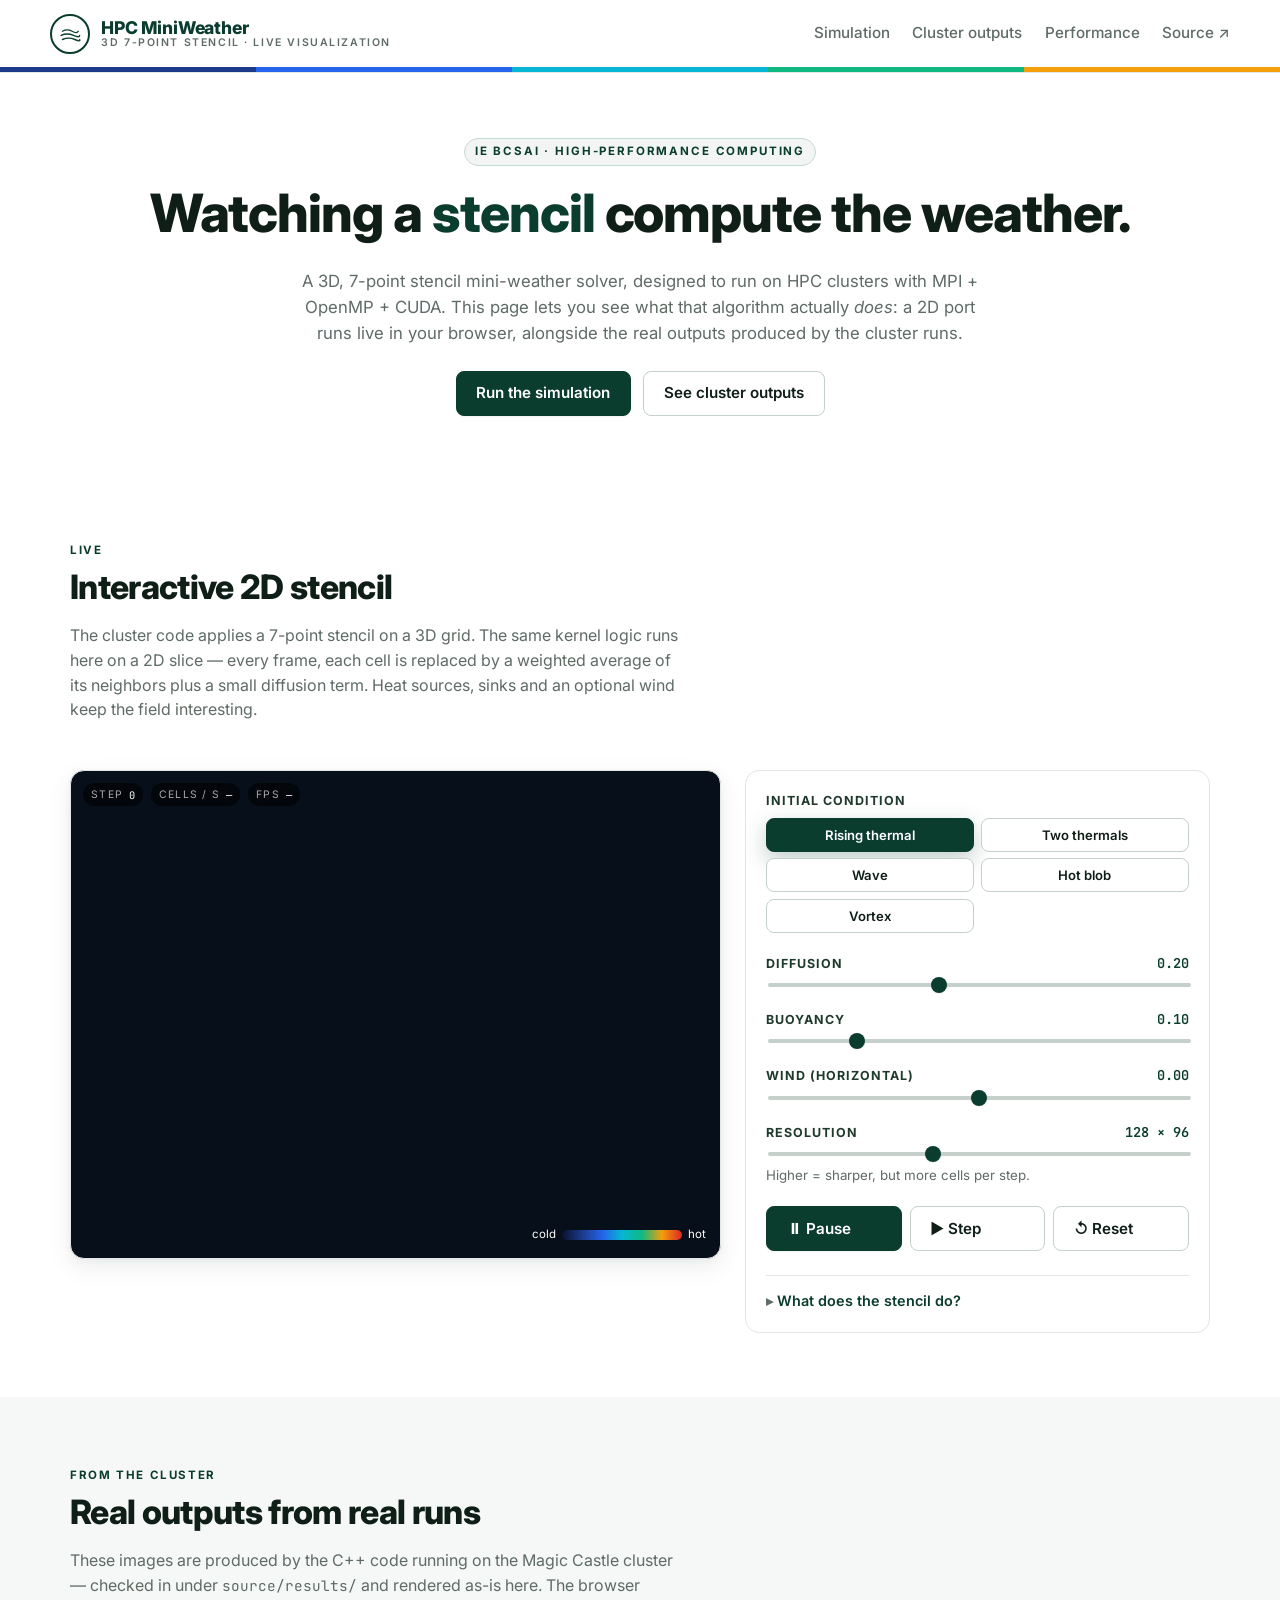
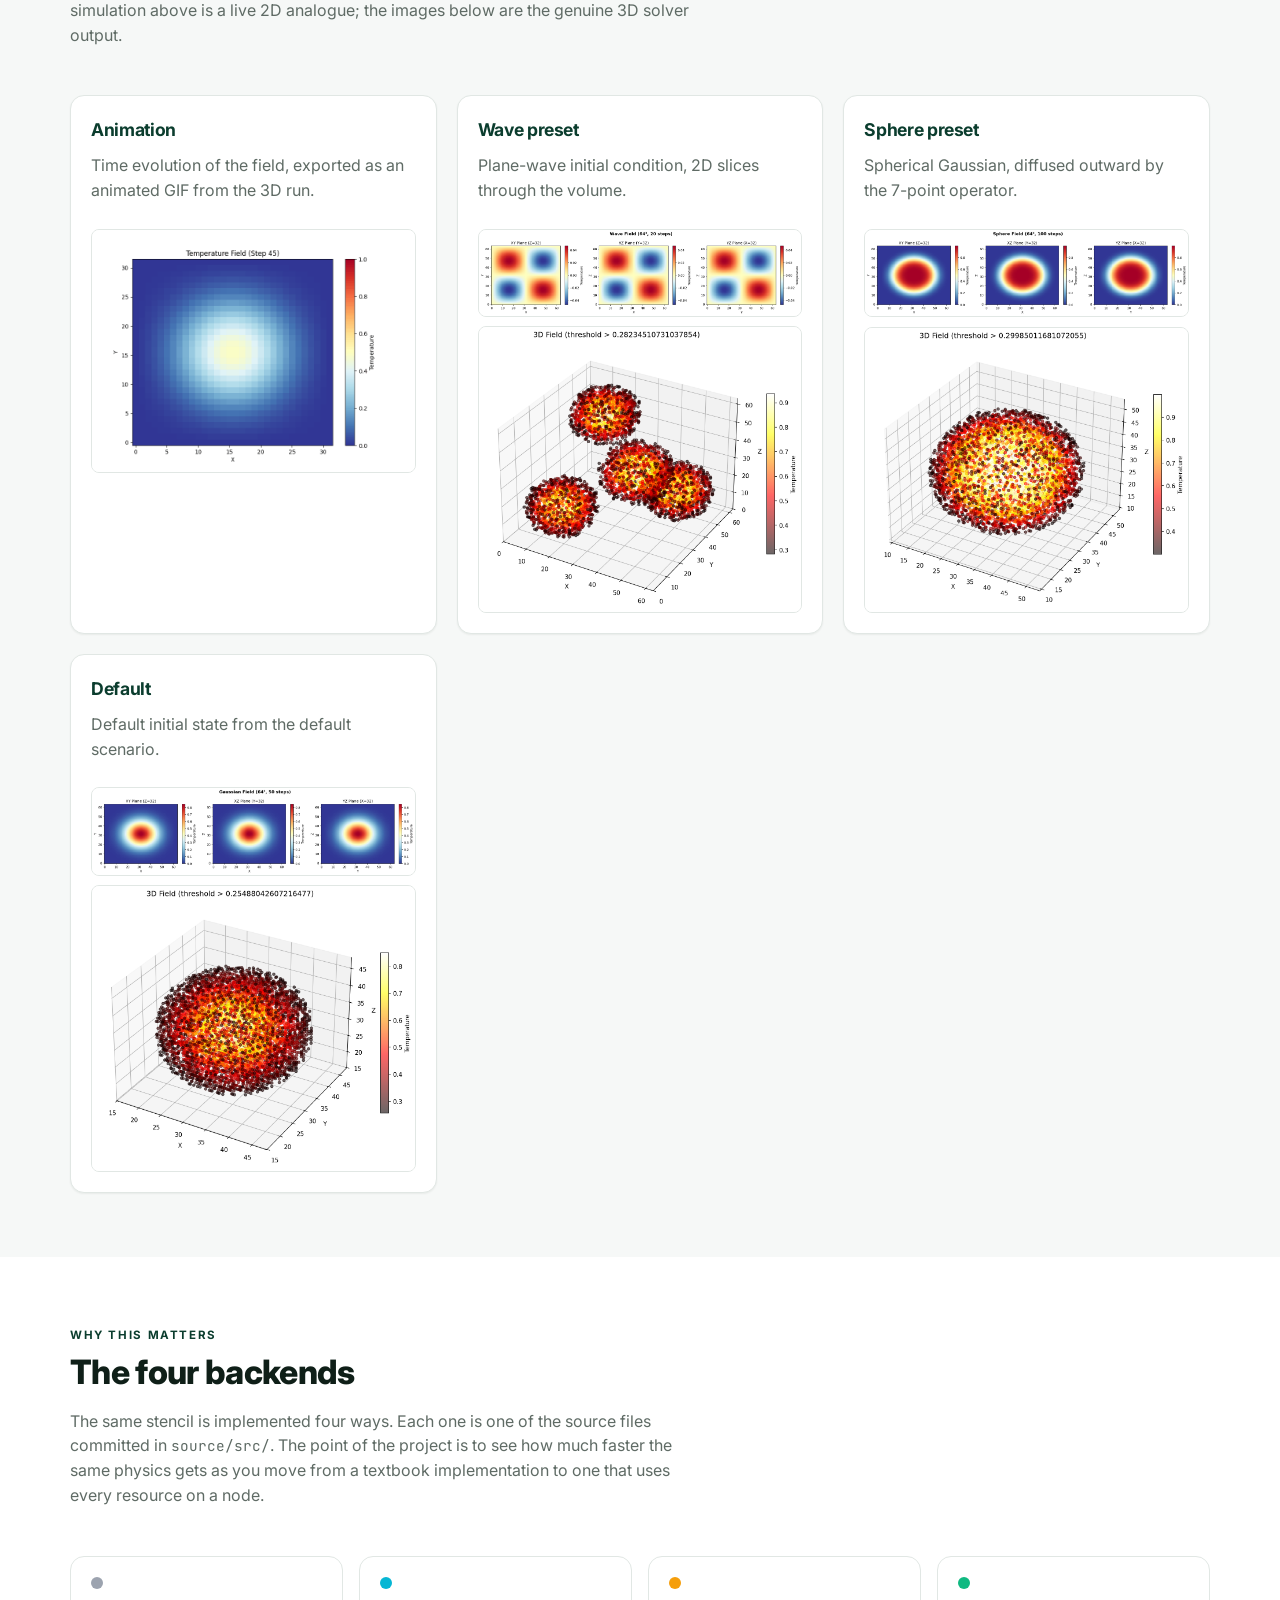
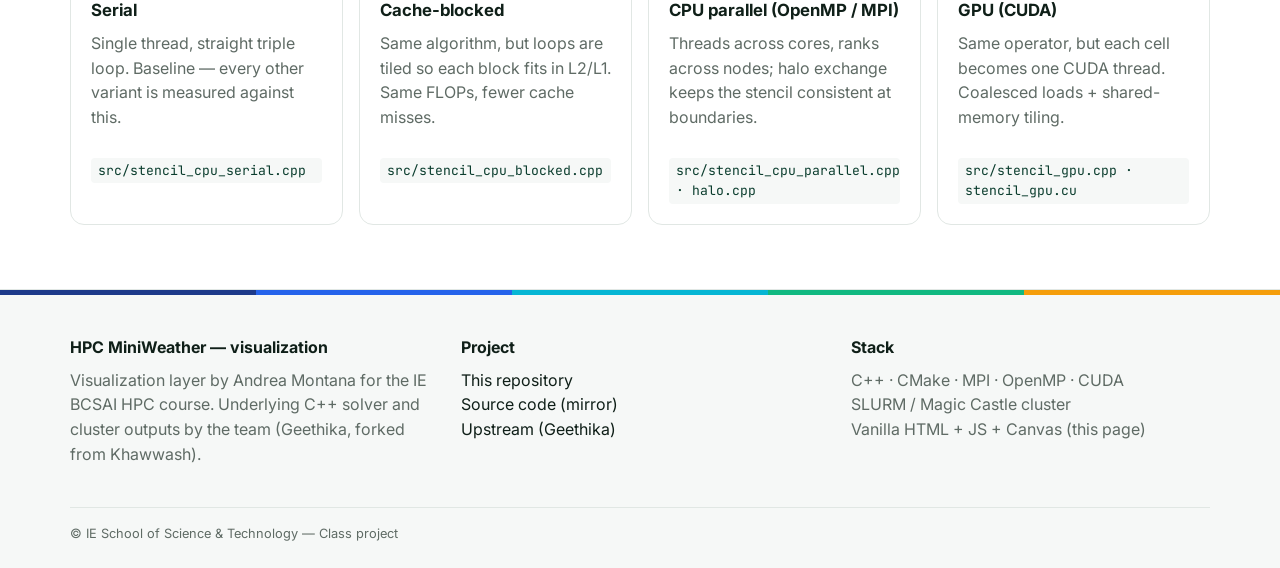
==== web/index.html @ 0eb032bf "Initial: mirror HPC MiniWeather source + add interactive visualization source/  : full mirror of Gee" ====
<!doctype html>
<html lang="en">
  <head>
    <meta charset="UTF-8" />
    <meta name="viewport" content="width=device-width, initial-scale=1.0" />
    <meta name="theme-color" content="#0b3d2e" />
    <link rel="icon" type="image/svg+xml" href="./favicon.svg" />
    <title>HPC MiniWeather · Interactive Visualization</title>

    <link rel="preconnect" href="https://fonts.googleapis.com" />
    <link rel="preconnect" href="https://fonts.gstatic.com" crossorigin />
    <link href="https://fonts.googleapis.com/css2?family=Inter:wght@400;500;600;700;800&family=JetBrains+Mono:wght@400;600&display=swap" rel="stylesheet" />

    <link rel="stylesheet" href="./style.css" />
  </head>
  <body>
    <header class="site-header">
      <div class="container row">
        <div class="brand">
          <span class="mark" aria-hidden="true">
            <!-- isobaric / weather-y mark -->
            <svg viewBox="0 0 32 32" width="22" height="22">
              <g fill="none" stroke="currentColor" stroke-width="2" stroke-linecap="round">
                <path d="M5 12 Q12 8 19 12 T 28 12" />
                <path d="M3 18 Q12 14 21 18 T 30 18" />
                <path d="M5 24 Q14 20 23 24 T 30 24" />
              </g>
            </svg>
          </span>
          <span class="wordmark">
            <span>HPC MiniWeather</span>
            <small>3D 7-point stencil · live visualization</small>
          </span>
        </div>
        <nav class="nav">
          <a href="#sim">Simulation</a>
          <a href="#outputs">Cluster outputs</a>
          <a href="#perf">Performance</a>
          <a href="https://github.com/andreaisabelmontana/hpc-miniweather" target="_blank" rel="noreferrer">Source ↗</a>
        </nav>
      </div>
      <div class="stripe" aria-hidden="true"></div>
    </header>

    <section class="hero">
      <div class="container">
        <span class="eyebrow">IE BCSAI · High-Performance Computing</span>
        <h1>Watching a <span class="accent">stencil</span> compute the weather.</h1>
        <p class="lede">
          A 3D, 7-point stencil mini-weather solver, designed to run on HPC clusters with MPI + OpenMP + CUDA.
          This page lets you see what that algorithm actually <em>does</em>: a 2D port runs live in your browser,
          alongside the real outputs produced by the cluster runs.
        </p>
        <div class="hero-actions">
          <a href="#sim" class="btn btn-primary">Run the simulation</a>
          <a href="#outputs" class="btn btn-secondary">See cluster outputs</a>
        </div>
      </div>
    </section>

    <!-- ===== INTERACTIVE SIM ===== -->
    <section id="sim" class="section">
      <div class="container">
        <div class="section-head">
          <div>
            <span class="eyebrow">Live</span>
            <h2>Interactive 2D stencil</h2>
            <p class="muted" style="max-width: 62ch">
              The cluster code applies a 7-point stencil on a 3D grid. The same kernel logic runs here on a
              2D slice — every frame, each cell is replaced by a weighted average of its neighbors plus a
              small diffusion term. Heat sources, sinks and an optional wind keep the field interesting.
            </p>
          </div>
        </div>

        <div class="sim-layout">
          <div class="sim-canvas-wrap">
            <canvas id="sim" width="640" height="480" aria-label="Live stencil simulation"></canvas>
            <div class="sim-overlay">
              <div class="sim-stat"><span class="lbl">step</span><span id="stat-step" class="mono">0</span></div>
              <div class="sim-stat"><span class="lbl">cells / s</span><span id="stat-rate" class="mono">—</span></div>
              <div class="sim-stat"><span class="lbl">fps</span><span id="stat-fps" class="mono">—</span></div>
            </div>
            <div class="colorbar" aria-hidden="true">
              <span>cold</span>
              <div class="cb"></div>
              <span>hot</span>
            </div>
          </div>

          <aside class="sim-controls">
            <div class="ctrl-block">
              <label>Initial condition</label>
              <div class="seg" id="preset-seg">
                <button data-preset="thermal"  class="active">Rising thermal</button>
                <button data-preset="collision">Two thermals</button>
                <button data-preset="wave">Wave</button>
                <button data-preset="sphere">Hot blob</button>
                <button data-preset="vortex">Vortex</button>
              </div>
            </div>

            <div class="ctrl-block">
              <label>Diffusion <span class="val mono" id="val-diff">0.20</span></label>
              <input id="ctrl-diff" type="range" min="0" max="0.5" step="0.01" value="0.20" />
            </div>

            <div class="ctrl-block">
              <label>Buoyancy <span class="val mono" id="val-buoy">0.10</span></label>
              <input id="ctrl-buoy" type="range" min="0" max="0.5" step="0.01" value="0.10" />
            </div>

            <div class="ctrl-block">
              <label>Wind (horizontal) <span class="val mono" id="val-wind">0.00</span></label>
              <input id="ctrl-wind" type="range" min="-1" max="1" step="0.05" value="0.00" />
            </div>

            <div class="ctrl-block">
              <label>Resolution <span class="val mono" id="val-res">128 × 96</span></label>
              <input id="ctrl-res" type="range" min="48" max="256" step="16" value="128" />
              <small class="muted">Higher = sharper, but more cells per step.</small>
            </div>

            <div class="ctrl-row">
              <button id="btn-play"  class="btn btn-primary">⏸ Pause</button>
              <button id="btn-step"  class="btn btn-secondary">▶ Step</button>
              <button id="btn-reset" class="btn btn-secondary">↺ Reset</button>
            </div>

            <details class="explainer">
              <summary>What does the stencil do?</summary>
              <p>
                Each timestep computes
                <code class="mono">u'<sub>i,j</sub> = (1−6α)·u<sub>i,j</sub> + α·(u<sub>i±1,j</sub> + u<sub>i,j±1</sub> + u<sub>i,j±0</sub>)</code>
                — the discrete heat equation as a finite-difference stencil. In the cluster code there's a
                third axis, so the kernel touches 7 cells (centre + 6 neighbours). Buoyancy adds an upward
                pull on hot cells; wind adds horizontal advection.
              </p>
              <p>
                On an HPC cluster the same operation is partitioned across ranks (MPI), each rank threads
                across cores (OpenMP), and each step exchanges thin "halo" layers between neighbours.
                <a href="./source-overview.html">See the actual source files →</a>
              </p>
            </details>
          </aside>
        </div>
      </div>
    </section>

    <!-- ===== EXISTING CLUSTER OUTPUTS ===== -->
    <section id="outputs" class="section section-muted">
      <div class="container">
        <div class="section-head">
          <div>
            <span class="eyebrow">From the cluster</span>
            <h2>Real outputs from real runs</h2>
            <p class="muted" style="max-width: 62ch">
              These images are produced by the C++ code running on the Magic Castle cluster — checked in
              under <code>source/results/</code> and rendered as-is here. The browser simulation above is a
              live 2D analogue; the images below are the genuine 3D solver output.
            </p>
          </div>
        </div>

        <div class="cards">
          <article class="card">
            <h3>Animation</h3>
            <p class="muted">Time evolution of the field, exported as an animated GIF from the 3D run.</p>
            <img src="./assets/viz_animation/evolution.gif" alt="Animated GIF showing time evolution of the 3D stencil field" loading="lazy" />
          </article>
          <article class="card">
            <h3>Wave preset</h3>
            <p class="muted">Plane-wave initial condition, 2D slices through the volume.</p>
            <img src="./assets/viz_wave/slices_2d.png" alt="2D slices of the wave preset" loading="lazy" />
            <img src="./assets/viz_wave/isosurface_3d.png" alt="3D isosurface of the wave preset" loading="lazy" />
          </article>
          <article class="card">
            <h3>Sphere preset</h3>
            <p class="muted">Spherical Gaussian, diffused outward by the 7-point operator.</p>
            <img src="./assets/viz_sphere/slices_2d.png" alt="2D slices of the sphere preset" loading="lazy" />
            <img src="./assets/viz_sphere/isosurface_3d.png" alt="3D isosurface of the sphere preset" loading="lazy" />
          </article>
          <article class="card">
            <h3>Default</h3>
            <p class="muted">Default initial state from the default scenario.</p>
            <img src="./assets/viz/slices_2d.png" alt="2D slices of the default scenario" loading="lazy" />
            <img src="./assets/viz/isosurface_3d.png" alt="3D isosurface of the default scenario" loading="lazy" />
          </article>
        </div>
      </div>
    </section>

    <!-- ===== PERF / CONTEXT ===== -->
    <section id="perf" class="section">
      <div class="container">
        <div class="section-head">
          <div>
            <span class="eyebrow">Why this matters</span>
            <h2>The four backends</h2>
            <p class="muted" style="max-width: 62ch">
              The same stencil is implemented four ways. Each one is one of the source files committed in
              <code>source/src/</code>. The point of the project is to see how much faster the same physics
              gets as you move from a textbook implementation to one that uses every resource on a node.
            </p>
          </div>
        </div>

        <div class="backends">
          <div class="backend">
            <span class="dot" style="background:#9CA3AF"></span>
            <strong>Serial</strong>
            <p class="muted">Single thread, straight triple loop. Baseline — every other variant is measured against this.</p>
            <code class="mono">src/stencil_cpu_serial.cpp</code>
          </div>
          <div class="backend">
            <span class="dot" style="background:#06B6D4"></span>
            <strong>Cache-blocked</strong>
            <p class="muted">Same algorithm, but loops are tiled so each block fits in L2/L1. Same FLOPs, fewer cache misses.</p>
            <code class="mono">src/stencil_cpu_blocked.cpp</code>
          </div>
          <div class="backend">
            <span class="dot" style="background:#F59E0B"></span>
            <strong>CPU parallel (OpenMP / MPI)</strong>
            <p class="muted">Threads across cores, ranks across nodes; halo exchange keeps the stencil consistent at boundaries.</p>
            <code class="mono">src/stencil_cpu_parallel.cpp · halo.cpp</code>
          </div>
          <div class="backend">
            <span class="dot" style="background:#10B981"></span>
            <strong>GPU (CUDA)</strong>
            <p class="muted">Same operator, but each cell becomes one CUDA thread. Coalesced loads + shared-memory tiling.</p>
            <code class="mono">src/stencil_gpu.cpp · stencil_gpu.cu</code>
          </div>
        </div>
      </div>
    </section>

    <footer class="site-footer">
      <div class="stripe" aria-hidden="true"></div>
      <div class="container">
        <div class="row" style="align-items:flex-start; gap:2rem; flex-wrap:wrap; padding:2.5rem 0 1.5rem">
          <div style="flex:1; min-width:240px">
            <strong>HPC MiniWeather — visualization</strong>
            <p class="muted" style="margin-top:0.5rem">
              Visualization layer by Andrea Montana for the IE BCSAI HPC course.
              Underlying C++ solver and cluster outputs by the team
              (<a href="https://github.com/Geethika2506/HPC_MiniWeather_Project" target="_blank" rel="noreferrer">Geethika</a>,
              forked from
              <a href="https://github.com/Khawwash/HPC_MiniWeather_Project" target="_blank" rel="noreferrer">Khawwash</a>).
            </p>
          </div>
          <div style="flex:1; min-width:200px">
            <strong>Project</strong>
            <ul style="list-style:none; padding:0; margin:0.5rem 0 0">
              <li><a href="https://github.com/andreaisabelmontana/hpc-miniweather" target="_blank" rel="noreferrer">This repository</a></li>
              <li><a href="https://github.com/andreaisabelmontana/hpc-miniweather/tree/main/source" target="_blank" rel="noreferrer">Source code (mirror)</a></li>
              <li><a href="https://github.com/Geethika2506/HPC_MiniWeather_Project" target="_blank" rel="noreferrer">Upstream (Geethika)</a></li>
            </ul>
          </div>
          <div style="flex:1; min-width:200px">
            <strong>Stack</strong>
            <ul style="list-style:none; padding:0; margin:0.5rem 0 0; color:var(--muted)">
              <li>C++ · CMake · MPI · OpenMP · CUDA</li>
              <li>SLURM / Magic Castle cluster</li>
              <li>Vanilla HTML + JS + Canvas (this page)</li>
            </ul>
          </div>
        </div>
        <div class="legal">
          © <span id="yr"></span> IE School of Science &amp; Technology — Class project
        </div>
      </div>
    </footer>

    <script type="module" src="./src/sim.js"></script>
    <script type="module" src="./src/app.js"></script>
  </body>
</html>
---- web/style.css ----
/* ============================================================
   HPC MiniWeather — visualization page
   Deep-green "weather/forest" palette so it sits next to the
   sibling Shop project (green brand) without being identical.
   ============================================================ */

:root {
  --bg:             #FFFFFF;
  --bg-soft:        #F6F8F7;
  --bg-elevated:    #FFFFFF;
  --fg:             #0F1F18;
  --fg-soft:        #1E3A2C;
  --muted:          #5F6B65;
  --border:         #E1E7E4;
  --border-strong:  #C5D0CA;

  --brand:          #0b3d2e;   /* deep forest green */
  --brand-strong:   #062a20;
  --brand-soft:     #C6DBD0;
  --accent:         #10B981;   /* mint accent for highlights */
  --accent-warm:    #F59E0B;
  --accent-cool:    #06B6D4;

  /* heat colormap stops (used for the live sim + colorbar) */
  --cmap-0: #0a1230;   /* deep blue (cold) */
  --cmap-1: #1d3a8a;
  --cmap-2: #2563EB;
  --cmap-3: #06B6D4;
  --cmap-4: #10B981;
  --cmap-5: #F59E0B;
  --cmap-6: #DC2626;   /* deep red (hot) */

  --radius-sm: 8px;
  --radius-md: 14px;
  --radius-lg: 22px;
  --radius-pill: 999px;

  --shadow-sm: 0 1px 2px rgba(15,31,24,0.06);
  --shadow-md: 0 8px 24px rgba(15,31,24,0.08), 0 2px 6px rgba(15,31,24,0.04);
  --shadow-brand: 0 8px 22px rgba(11,61,46,0.25);

  --font-sans: 'Inter', -apple-system, BlinkMacSystemFont, 'Segoe UI', Roboto, 'Helvetica Neue', Arial, sans-serif;
  --font-mono: 'JetBrains Mono', ui-monospace, 'SF Mono', Menlo, Consolas, monospace;
  --container: 1180px;
}

* { box-sizing: border-box; }
html, body { margin: 0; padding: 0; }
body {
  font-family: var(--font-sans);
  color: var(--fg);
  background: var(--bg);
  font-size: 16px;
  line-height: 1.55;
  -webkit-font-smoothing: antialiased;
}

a { color: inherit; text-decoration: none; border-bottom: 1px solid transparent; transition: color 120ms, border-color 120ms; }
a:hover { color: var(--brand); border-bottom-color: currentColor; }

h1, h2, h3, h4 { font-family: var(--font-sans); font-weight: 800; letter-spacing: -0.02em; color: var(--fg); margin: 0 0 0.5em; }
h1 { font-size: clamp(2rem, 4vw + 1rem, 3.3rem); line-height: 1.06; }
h2 { font-size: clamp(1.4rem, 1.6vw + 1rem, 2.1rem); line-height: 1.15; }
h3 { font-size: 1.1rem; font-weight: 700; }

p { margin: 0 0 1em 0; }

code, .mono { font-family: var(--font-mono); font-size: 0.9em; }
.muted { color: var(--muted); }

.container { max-width: var(--container); margin: 0 auto; padding: 0 1.25rem; }
.row { display: flex; align-items: center; gap: 1rem; flex-wrap: wrap; }

/* The 5-color report stripe — reused here for visual continuity. */
.stripe {
  height: 5px;
  background: linear-gradient(90deg,
    var(--cmap-1) 0% 20%,
    var(--cmap-2) 20% 40%,
    var(--accent-cool) 40% 60%,
    var(--accent) 60% 80%,
    var(--accent-warm) 80% 100%);
}

/* ===== Header ===== */
.site-header {
  position: sticky; top: 0; z-index: 30;
  background: rgba(255,255,255,0.92);
  backdrop-filter: saturate(140%) blur(8px);
  -webkit-backdrop-filter: saturate(140%) blur(8px);
  border-bottom: 1px solid var(--border);
}
.site-header .row { padding: 0.85rem 0; justify-content: space-between; }
.brand { display: flex; align-items: center; gap: 0.7rem; }
.brand .mark {
  width: 40px; height: 40px; border-radius: 999px;
  border: 2px solid var(--brand); color: var(--brand);
  display: grid; place-items: center; background: var(--bg);
}
.brand .wordmark { line-height: 1.1; display: flex; flex-direction: column; }
.brand .wordmark span { font-weight: 800; font-size: 1.1rem; color: var(--brand); letter-spacing: -0.01em; }
.brand .wordmark small { font-size: 0.66rem; text-transform: uppercase; letter-spacing: 0.15em; color: var(--muted); font-weight: 600; }

.nav { display: flex; gap: 1.4rem; }
.nav a { color: var(--muted); font-weight: 500; font-size: 0.95rem; }
.nav a:hover { color: var(--brand); }

/* ===== Hero ===== */
.hero { padding: 4rem 0 3.5rem; text-align: center; background: var(--bg); }
.hero .eyebrow {
  display: inline-block; padding: 0.35em 0.9em;
  border: 1px solid var(--brand-soft); border-radius: 999px;
  background: rgba(11,61,46,0.05); color: var(--brand);
  font-size: 0.72rem; font-weight: 700; text-transform: uppercase; letter-spacing: 0.16em;
  margin-bottom: 1.25rem;
}
.hero h1 .accent { color: var(--brand); }
.hero .lede { max-width: 62ch; margin: 0 auto 1.5rem; color: var(--muted); font-size: 1.05rem; }
.hero-actions { display: flex; gap: 0.75rem; justify-content: center; flex-wrap: wrap; }

/* ===== Buttons ===== */
.btn {
  display: inline-flex; align-items: center; gap: 0.5em;
  padding: 0.65em 1.3em;
  border: 1px solid transparent; border-radius: var(--radius-sm);
  font: inherit; font-weight: 600; font-size: 0.95rem;
  cursor: pointer; transition: all 120ms ease;
}
.btn:active { transform: translateY(1px); }
.btn-primary  { background: var(--brand); color: #fff; border-color: var(--brand); box-shadow: var(--shadow-sm); }
.btn-primary:hover { background: var(--brand-strong); border-color: var(--brand-strong); color: #fff; }
.btn-secondary { background: #fff; color: var(--fg); border-color: var(--border-strong); }
.btn-secondary:hover { border-color: var(--brand); color: var(--brand); }

/* ===== Sections ===== */
.section { padding: 4rem 0; }
.section-muted { background: var(--bg-soft); }
.section-head { display: flex; align-items: flex-end; justify-content: space-between; gap: 1rem; margin-bottom: 2rem; flex-wrap: wrap; }
.section-head .eyebrow {
  display: inline-block;
  font-size: 0.72rem; font-weight: 700;
  text-transform: uppercase; letter-spacing: 0.14em;
  color: var(--brand); margin-bottom: 0.5rem;
}

/* ===== Simulation layout ===== */
.sim-layout {
  display: grid;
  grid-template-columns: minmax(0, 1.4fr) minmax(280px, 1fr);
  gap: 1.5rem;
  align-items: start;
}
@media (max-width: 900px) {
  .sim-layout { grid-template-columns: 1fr; }
}

.sim-canvas-wrap {
  position: relative;
  background: #07101a;
  border-radius: var(--radius-md);
  overflow: hidden;
  border: 1px solid var(--border);
  box-shadow: var(--shadow-md);
}
#sim {
  display: block;
  width: 100%;
  height: auto;
  image-rendering: pixelated;
  image-rendering: crisp-edges;
}

.sim-overlay {
  position: absolute; top: 12px; left: 12px;
  display: flex; gap: 0.5rem; flex-wrap: wrap;
}
.sim-stat {
  background: rgba(0,0,0,0.55);
  color: #fff;
  padding: 0.3em 0.7em;
  border-radius: var(--radius-pill);
  font-size: 0.72rem;
  display: inline-flex; align-items: center; gap: 0.5em;
  backdrop-filter: blur(4px);
}
.sim-stat .lbl { color: rgba(255,255,255,0.65); text-transform: uppercase; letter-spacing: 0.12em; font-size: 0.65rem; }

.colorbar {
  position: absolute; right: 14px; bottom: 14px;
  display: flex; align-items: center; gap: 0.5em;
  color: #fff; font-size: 0.72rem;
  text-shadow: 0 1px 2px rgba(0,0,0,0.5);
}
.colorbar .cb {
  width: 120px; height: 10px; border-radius: 999px;
  background: linear-gradient(90deg,
    var(--cmap-0), var(--cmap-1), var(--cmap-2),
    var(--cmap-3), var(--cmap-4), var(--cmap-5), var(--cmap-6));
}

/* ===== Sim controls ===== */
.sim-controls {
  background: var(--bg-elevated);
  border: 1px solid var(--border);
  border-radius: var(--radius-md);
  padding: 1.25rem;
  display: flex; flex-direction: column; gap: 1.25rem;
}
.ctrl-block { display: flex; flex-direction: column; gap: 0.45rem; }
.ctrl-block label {
  font-size: 0.78rem; font-weight: 700;
  text-transform: uppercase; letter-spacing: 0.08em;
  color: var(--fg-soft);
  display: flex; justify-content: space-between; align-items: center;
}
.ctrl-block label .val { color: var(--brand); font-weight: 600; font-size: 0.85rem; letter-spacing: 0; text-transform: none; }
.ctrl-block input[type=range] {
  -webkit-appearance: none; appearance: none;
  width: 100%; height: 4px;
  background: var(--border-strong); border-radius: 999px; outline: none;
}
.ctrl-block input[type=range]::-webkit-slider-thumb {
  -webkit-appearance: none; appearance: none;
  width: 16px; height: 16px; border-radius: 999px;
  background: var(--brand); cursor: pointer;
  box-shadow: var(--shadow-sm);
}
.ctrl-block input[type=range]::-moz-range-thumb {
  width: 16px; height: 16px; border-radius: 999px;
  background: var(--brand); cursor: pointer; border: none;
}

.seg {
  display: grid; grid-template-columns: 1fr 1fr; gap: 0.4rem;
}
.seg button {
  font: inherit; cursor: pointer;
  background: #fff; color: var(--fg);
  border: 1.5px solid var(--border-strong);
  border-radius: var(--radius-sm);
  padding: 0.45em 0.7em; font-size: 0.82rem; font-weight: 600;
  text-align: center;
  transition: all 120ms;
}
.seg button:hover { border-color: var(--brand); color: var(--brand); }
.seg button.active {
  background: var(--brand); color: #fff; border-color: var(--brand);
  box-shadow: var(--shadow-brand);
}

.ctrl-row { display: flex; gap: 0.5rem; flex-wrap: wrap; }
.ctrl-row .btn { flex: 1; }

.explainer {
  border-top: 1px solid var(--border);
  padding-top: 0.85rem;
  margin-top: 0.25rem;
}
.explainer summary {
  cursor: pointer; font-weight: 600; color: var(--brand); font-size: 0.9rem;
  list-style: none;
}
.explainer summary::marker { display: none; }
.explainer summary::-webkit-details-marker { display: none; }
.explainer summary::before { content: "▸ "; color: var(--muted); }
.explainer[open] summary::before { content: "▾ "; }
.explainer p { font-size: 0.88rem; color: var(--muted); margin-top: 0.7rem; }
.explainer code { background: var(--bg-soft); padding: 0.1em 0.4em; border-radius: 4px; }

/* ===== Cluster output cards ===== */
.cards {
  display: grid;
  grid-template-columns: repeat(auto-fill, minmax(280px, 1fr));
  gap: 1.25rem;
}
.card {
  background: #fff;
  border: 1px solid var(--border);
  border-radius: var(--radius-md);
  padding: 1.25rem;
  box-shadow: var(--shadow-sm);
  display: flex; flex-direction: column; gap: 0.6rem;
}
.card h3 { margin: 0; color: var(--brand); }
.card img {
  width: 100%; height: auto;
  border-radius: var(--radius-sm);
  background: #fff;
  border: 1px solid var(--border);
}

/* ===== Backend cards ===== */
.backends {
  display: grid; grid-template-columns: repeat(auto-fill, minmax(260px, 1fr));
  gap: 1rem;
}
.backend {
  background: #fff;
  border: 1px solid var(--border);
  border-radius: var(--radius-md);
  padding: 1.25rem;
  display: flex; flex-direction: column; gap: 0.5rem;
}
.backend .dot { width: 12px; height: 12px; border-radius: 999px; display: inline-block; }
.backend strong { font-size: 1.05rem; }
.backend code { color: var(--brand); font-size: 0.82rem; display: inline-block; margin-top: 0.25rem; padding: 0.2em 0.5em; background: var(--bg-soft); border-radius: 4px; }

/* ===== Footer ===== */
.site-footer { background: var(--bg-soft); border-top: 1px solid var(--border); }
.site-footer .legal { padding: 1rem 0 1.5rem; font-size: 0.8rem; color: var(--muted); border-top: 1px solid var(--border); }

@media (prefers-reduced-motion: reduce) {
  *, *::before, *::after {
    animation-duration: 0.001ms !important;
    transition-duration: 0.001ms !important;
  }
}
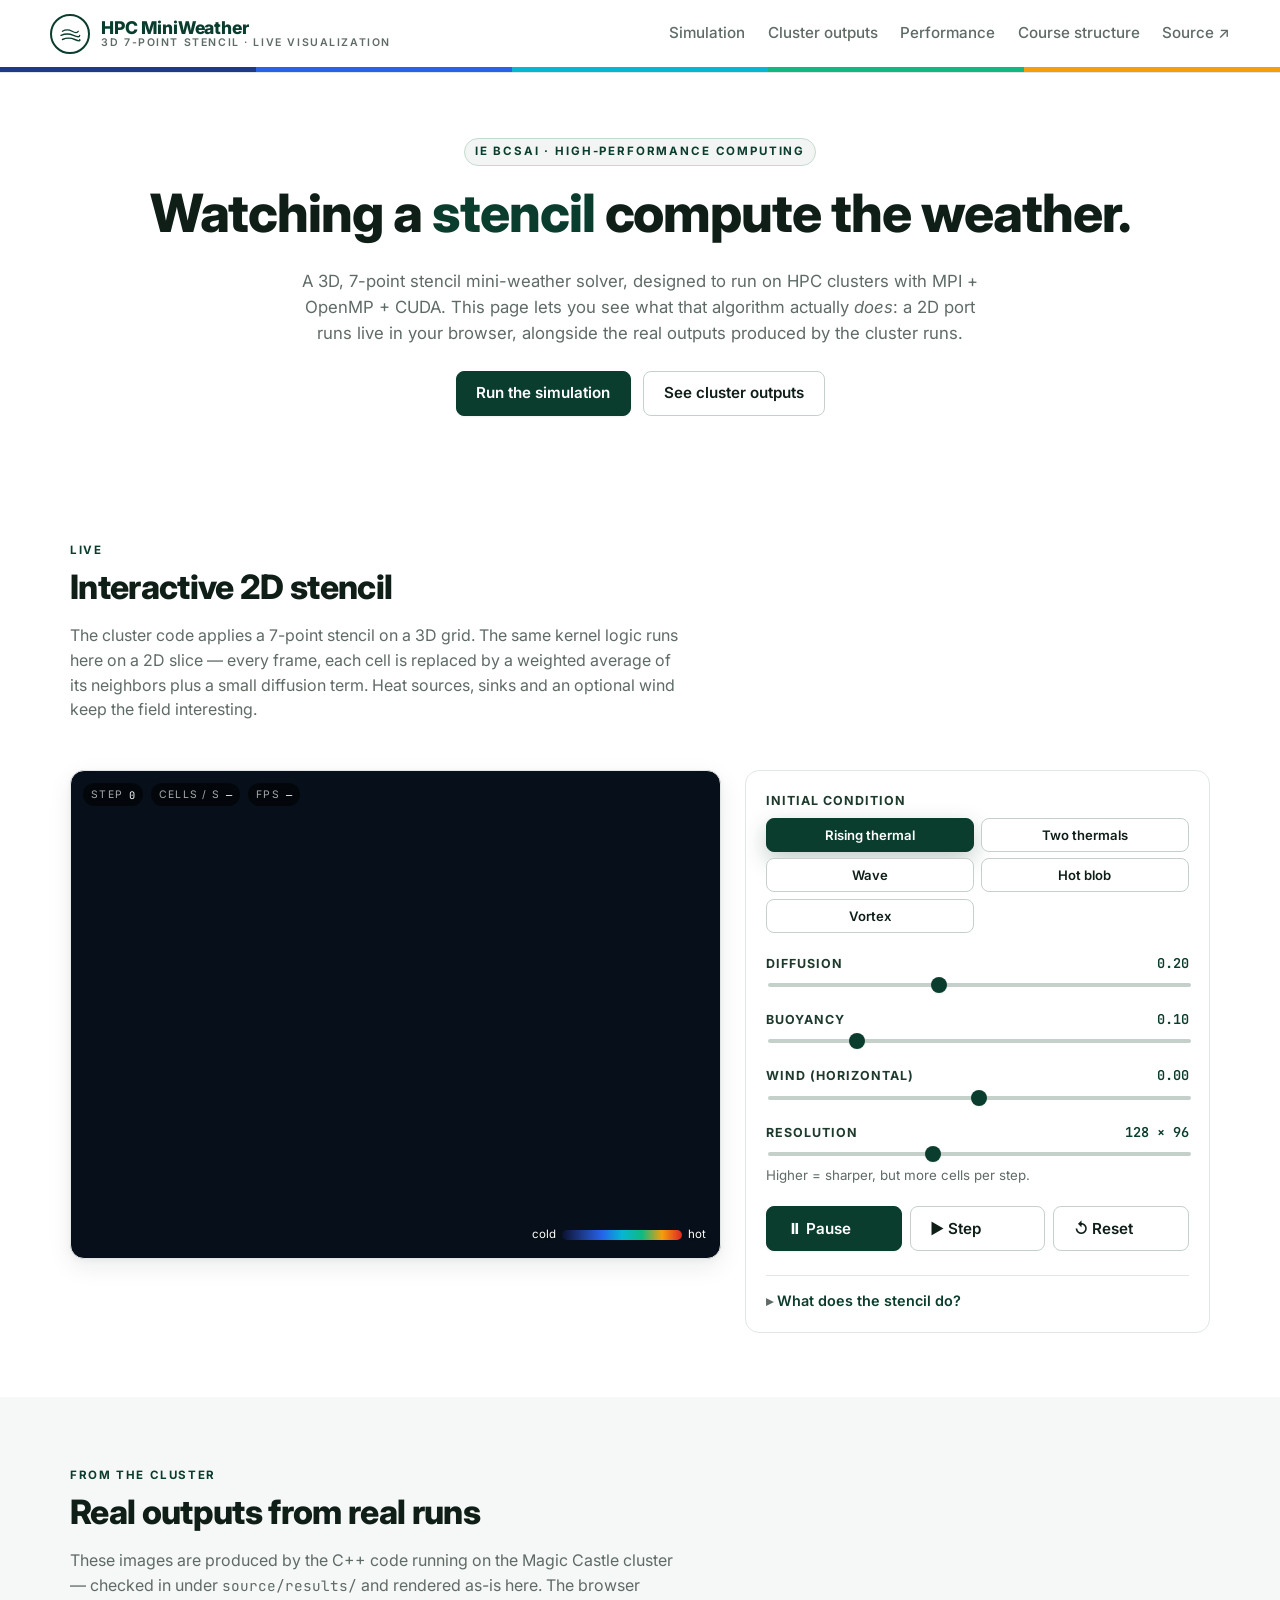
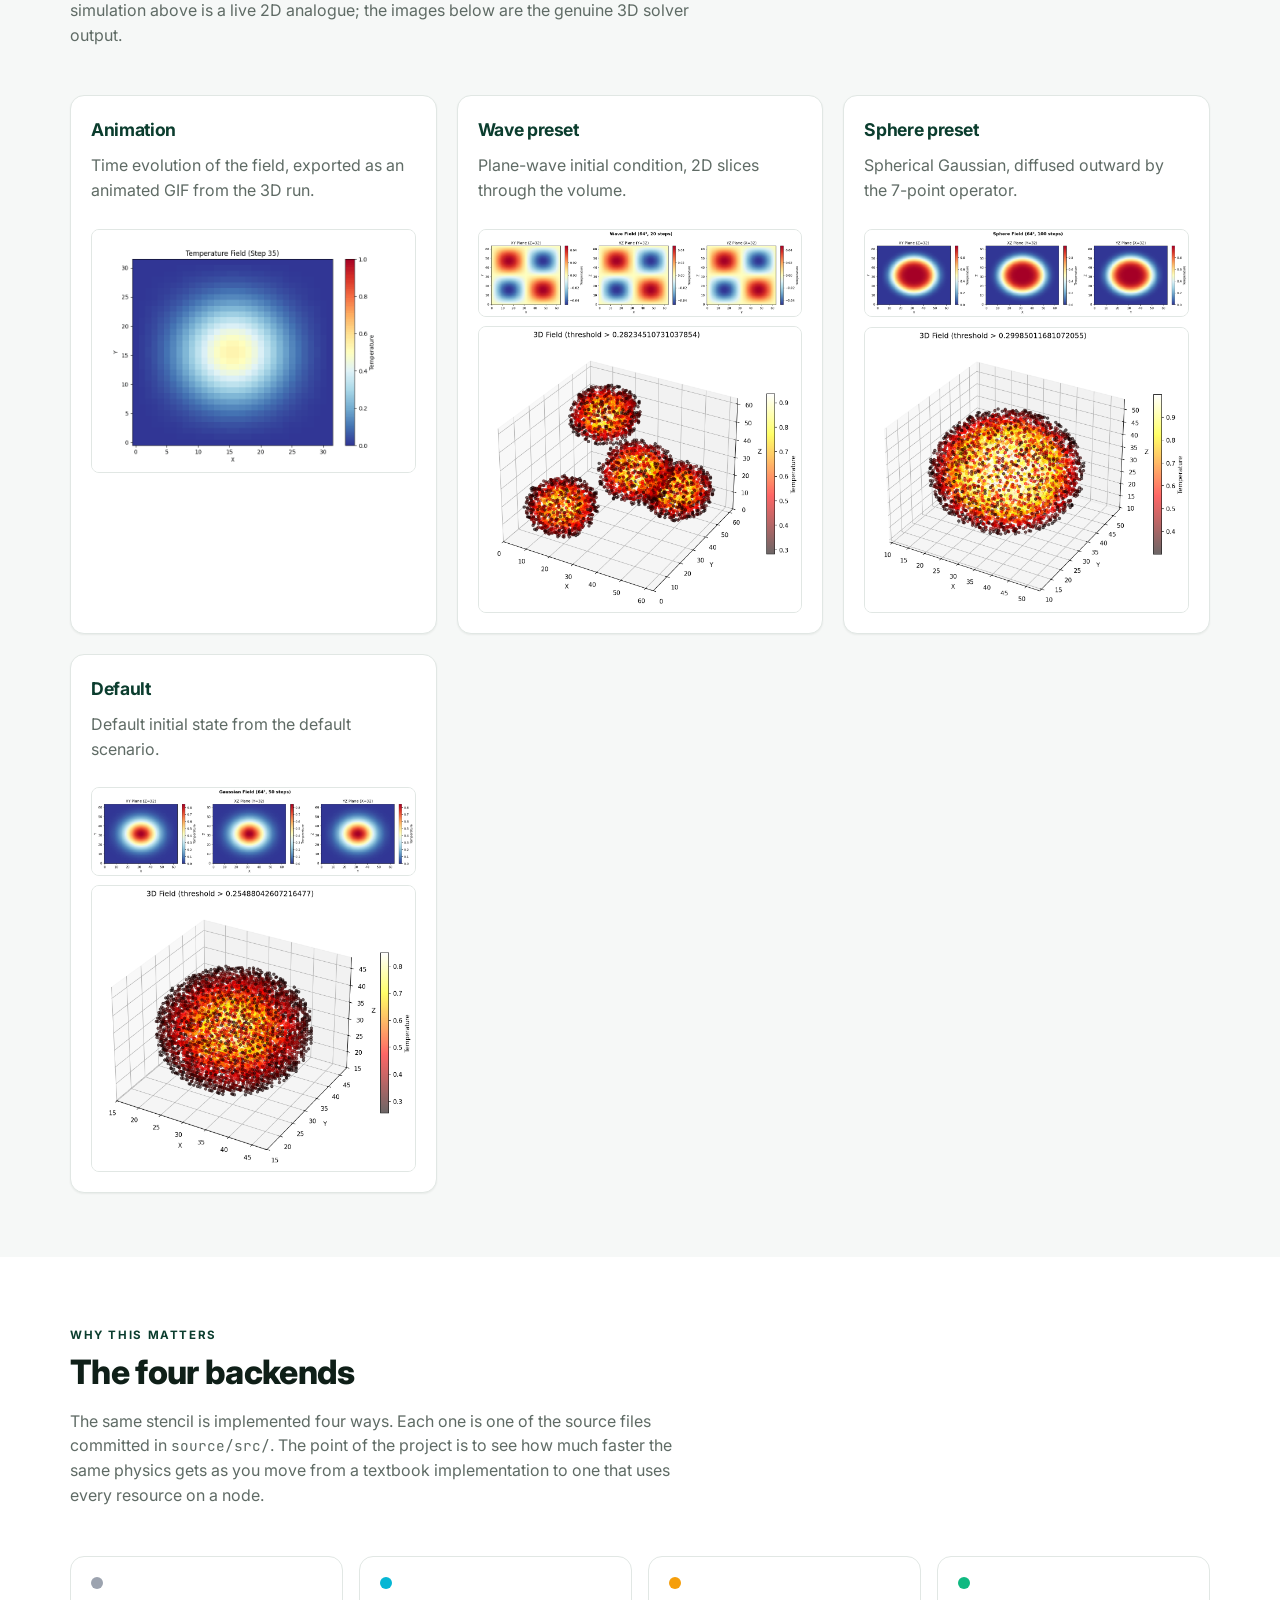
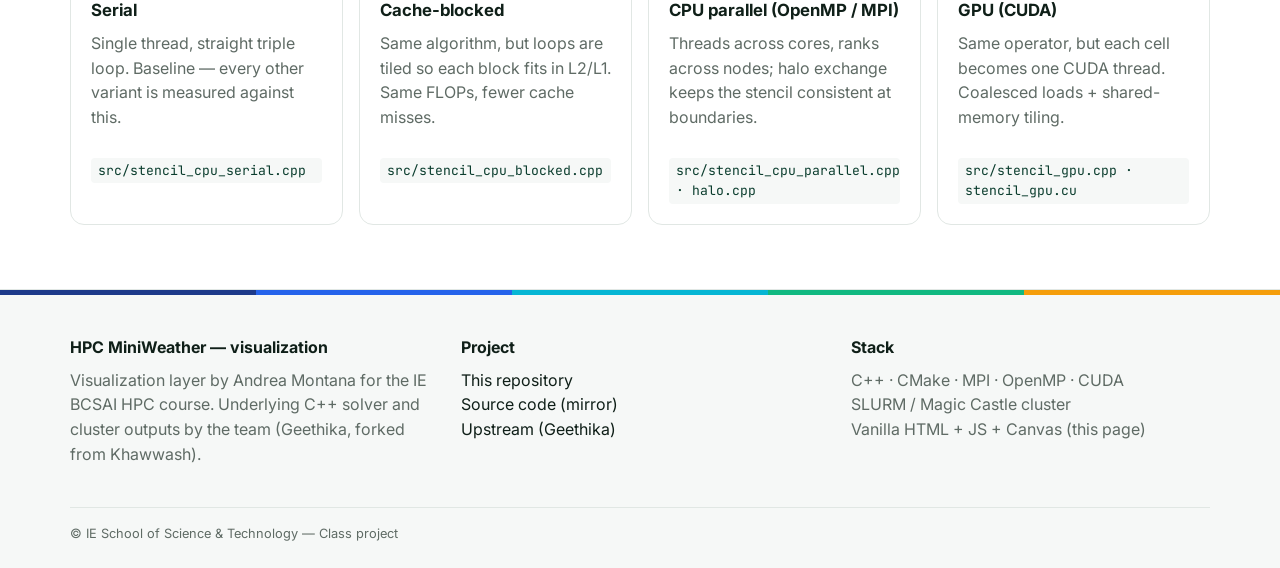
==== commit c16e4b4b: "Add in-depth course-structure page (syllabus-driven)" ====
--- a/web/index.html
+++ b/web/index.html
@@ -36,6 +36,7 @@
           <a href="#sim">Simulation</a>
           <a href="#outputs">Cluster outputs</a>
           <a href="#perf">Performance</a>
+          <a href="./course.html">Course structure</a>
           <a href="https://github.com/andreaisabelmontana/hpc-miniweather" target="_blank" rel="noreferrer">Source ↗</a>
         </nav>
       </div>
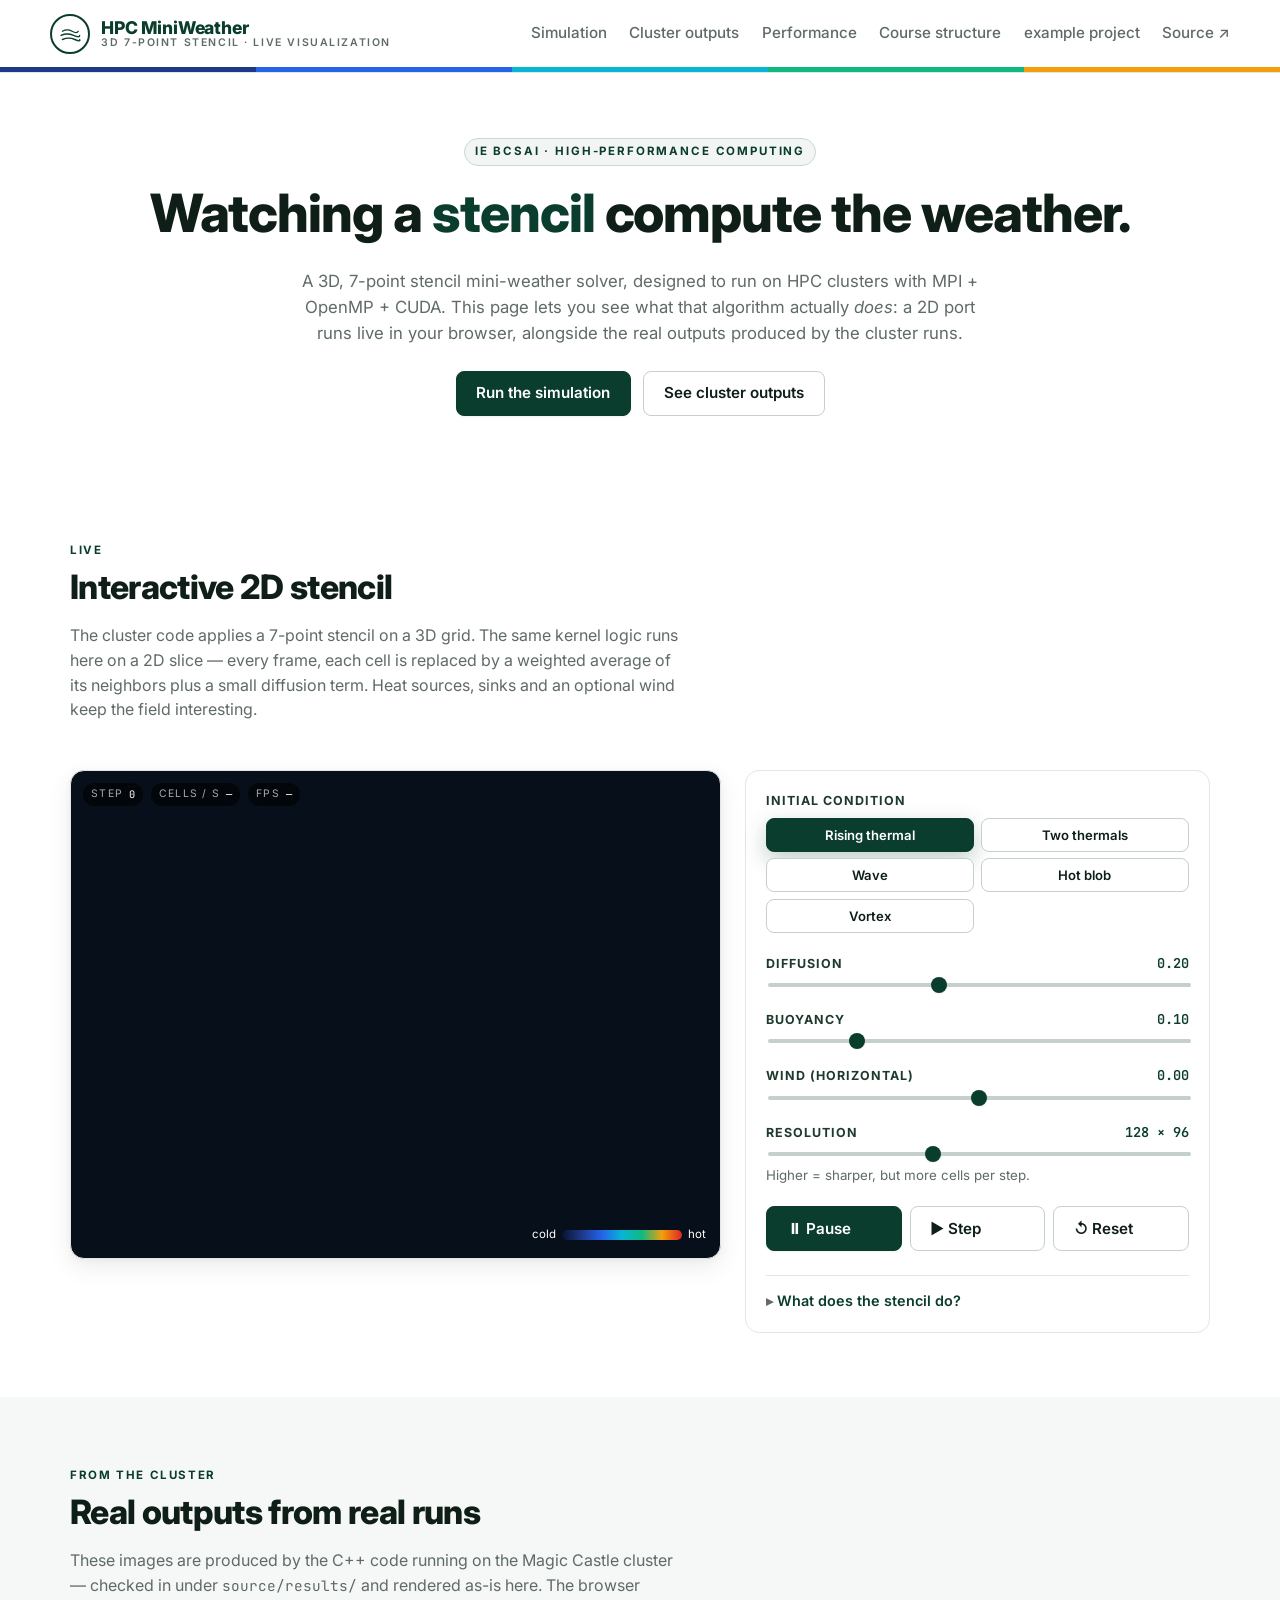
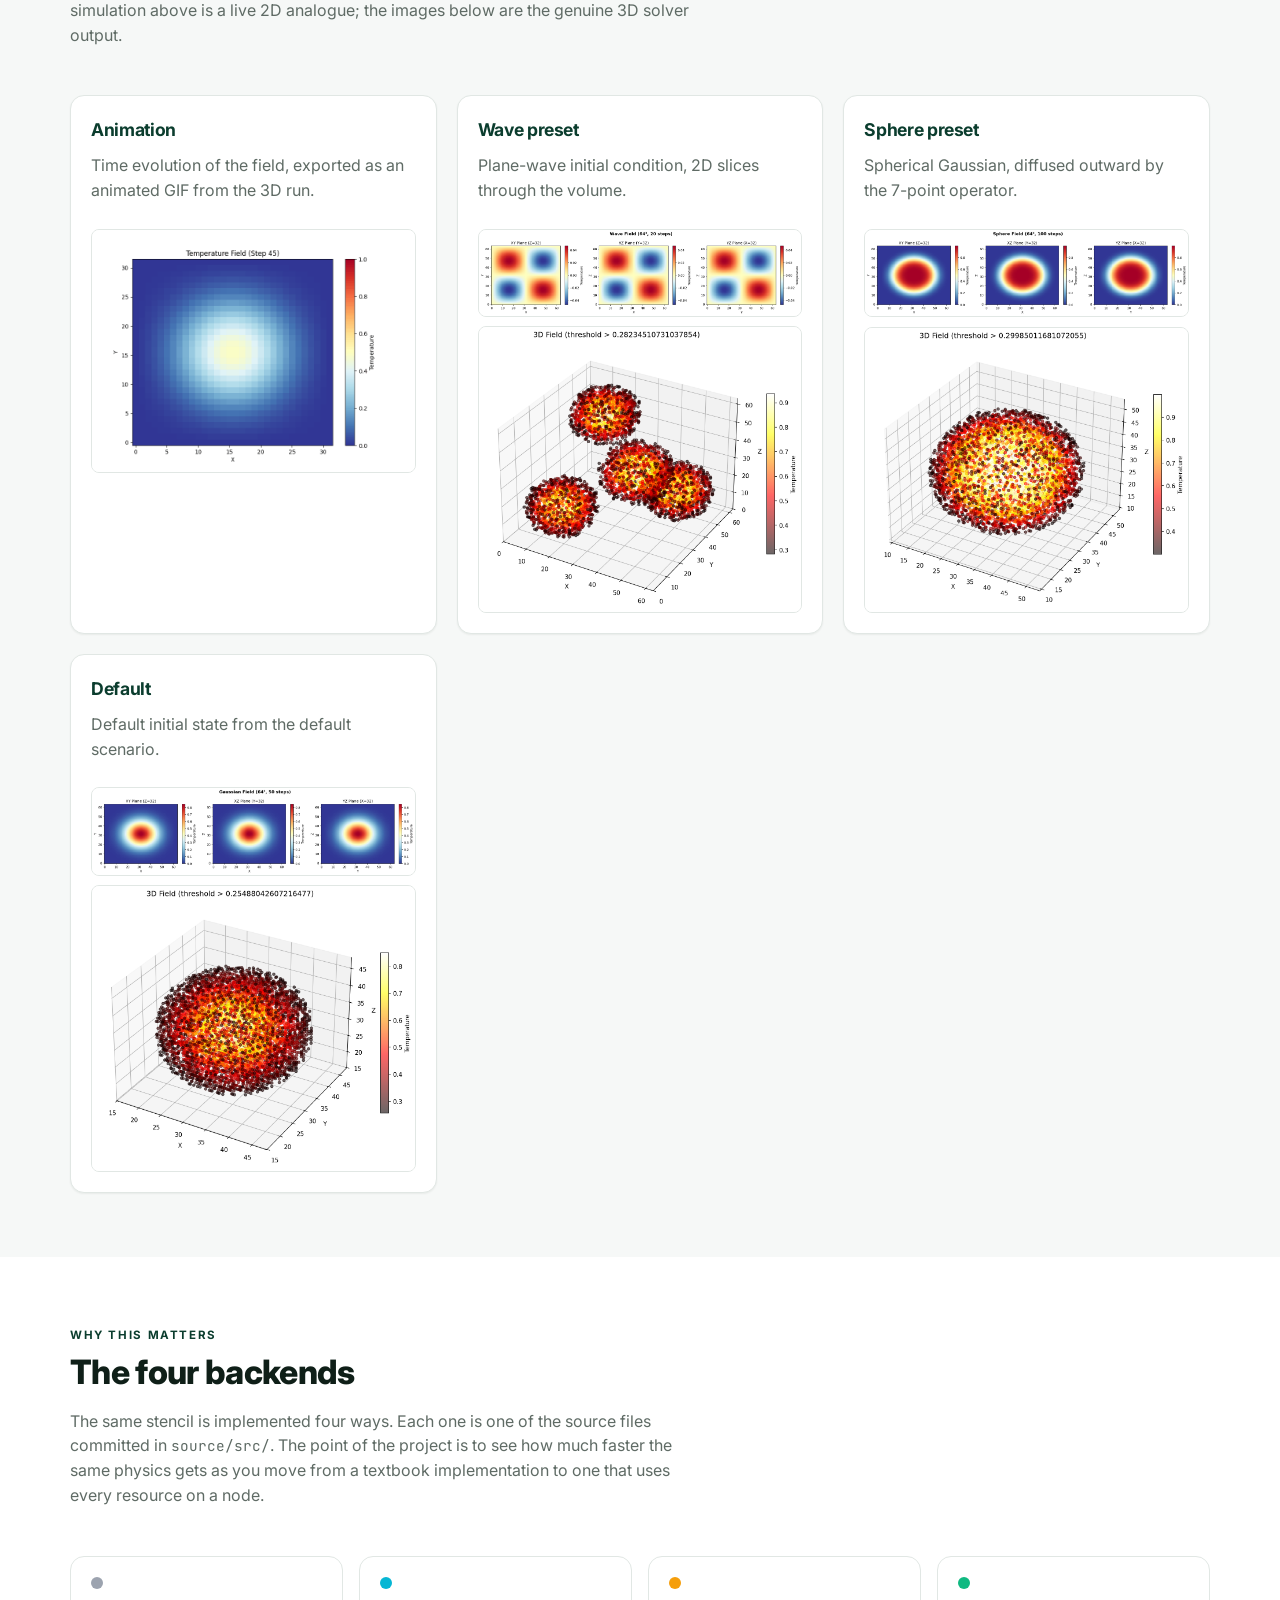
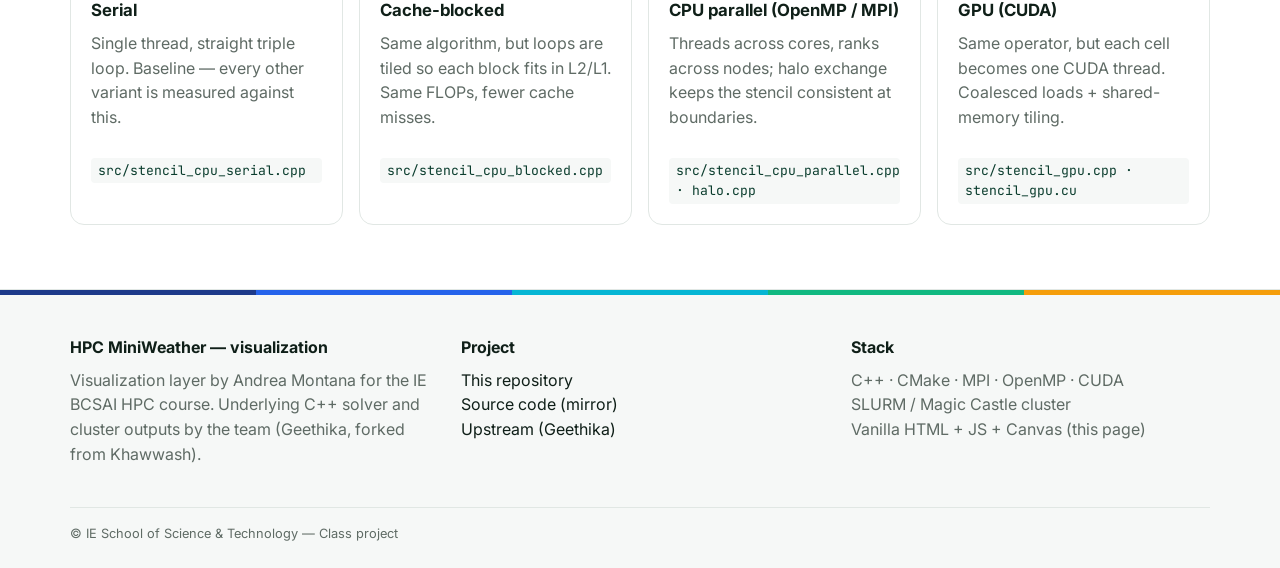
==== commit fbad1250: "Add worked-example project page" ====
--- a/web/index.html
+++ b/web/index.html
@@ -37,6 +37,7 @@
           <a href="#outputs">Cluster outputs</a>
           <a href="#perf">Performance</a>
           <a href="./course.html">Course structure</a>
+          <a href="./project.html">example project</a>
           <a href="https://github.com/andreaisabelmontana/hpc-miniweather" target="_blank" rel="noreferrer">Source ↗</a>
         </nav>
       </div>
